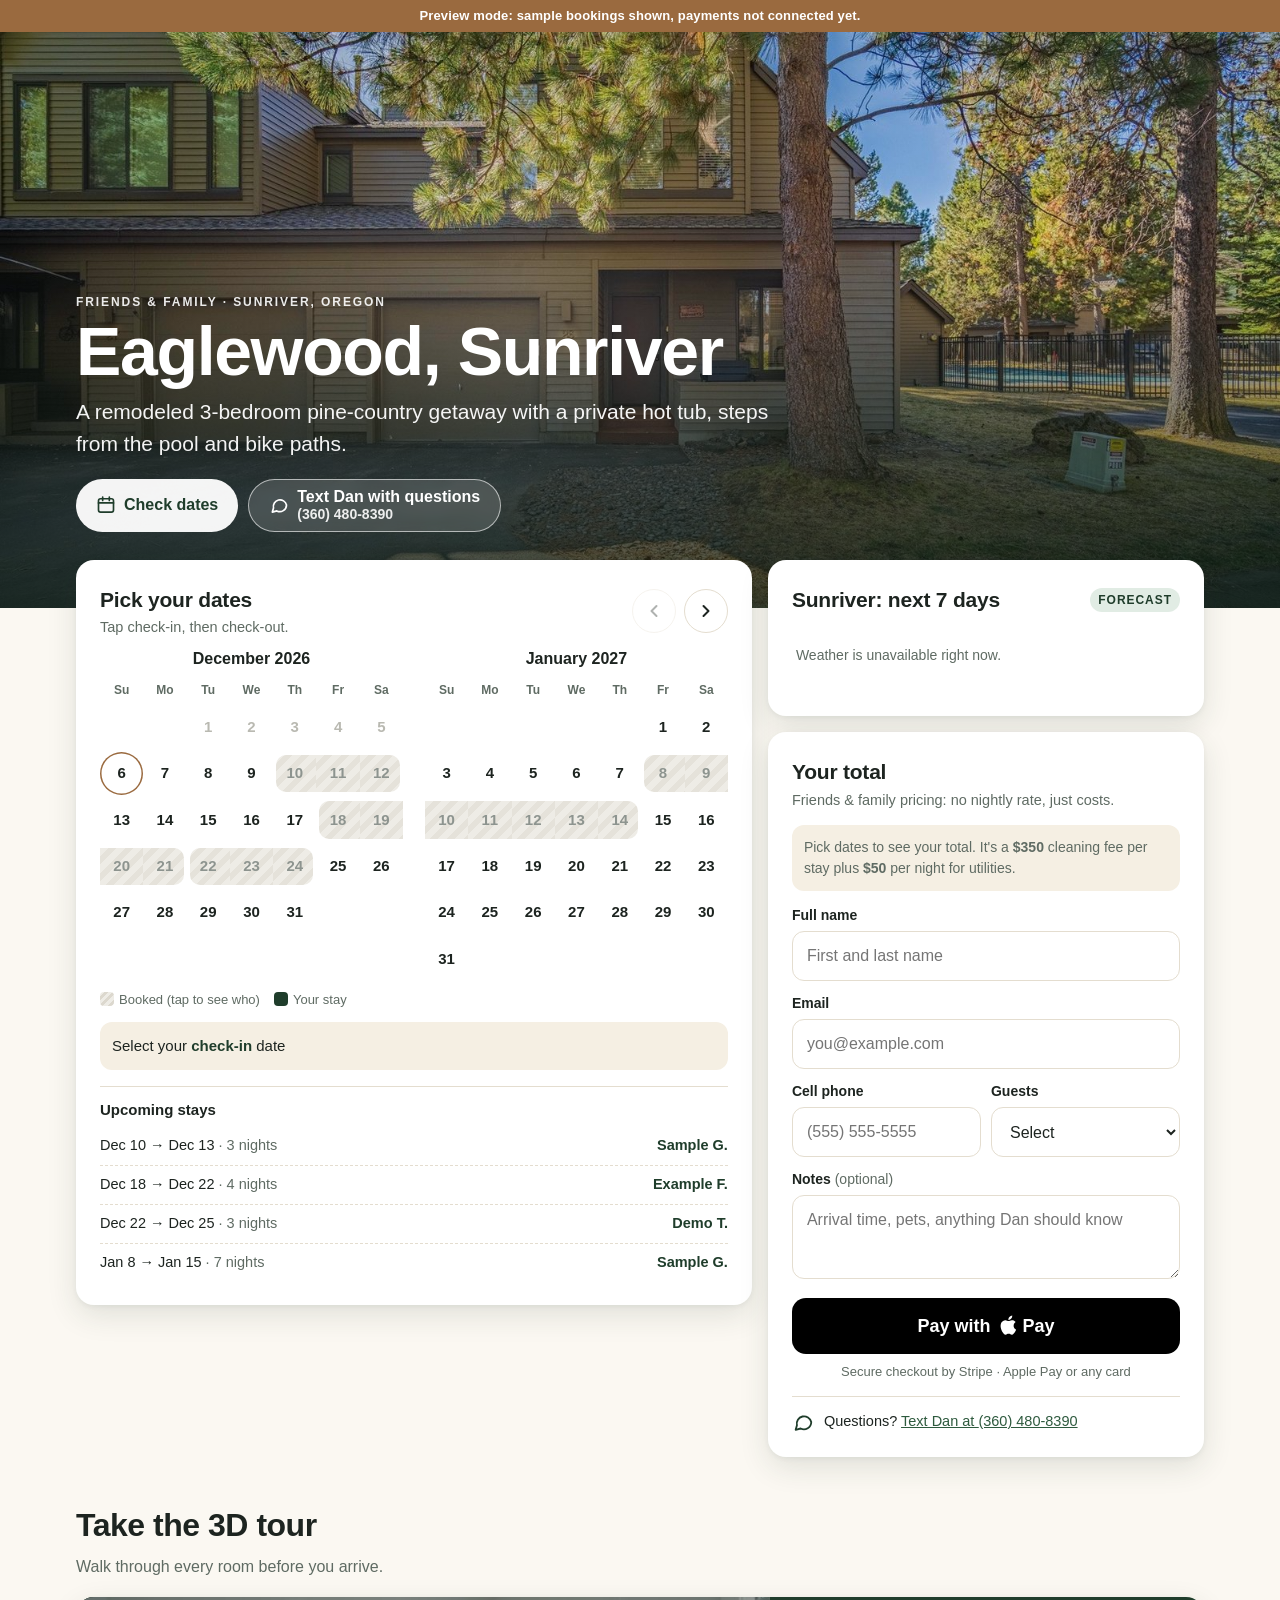
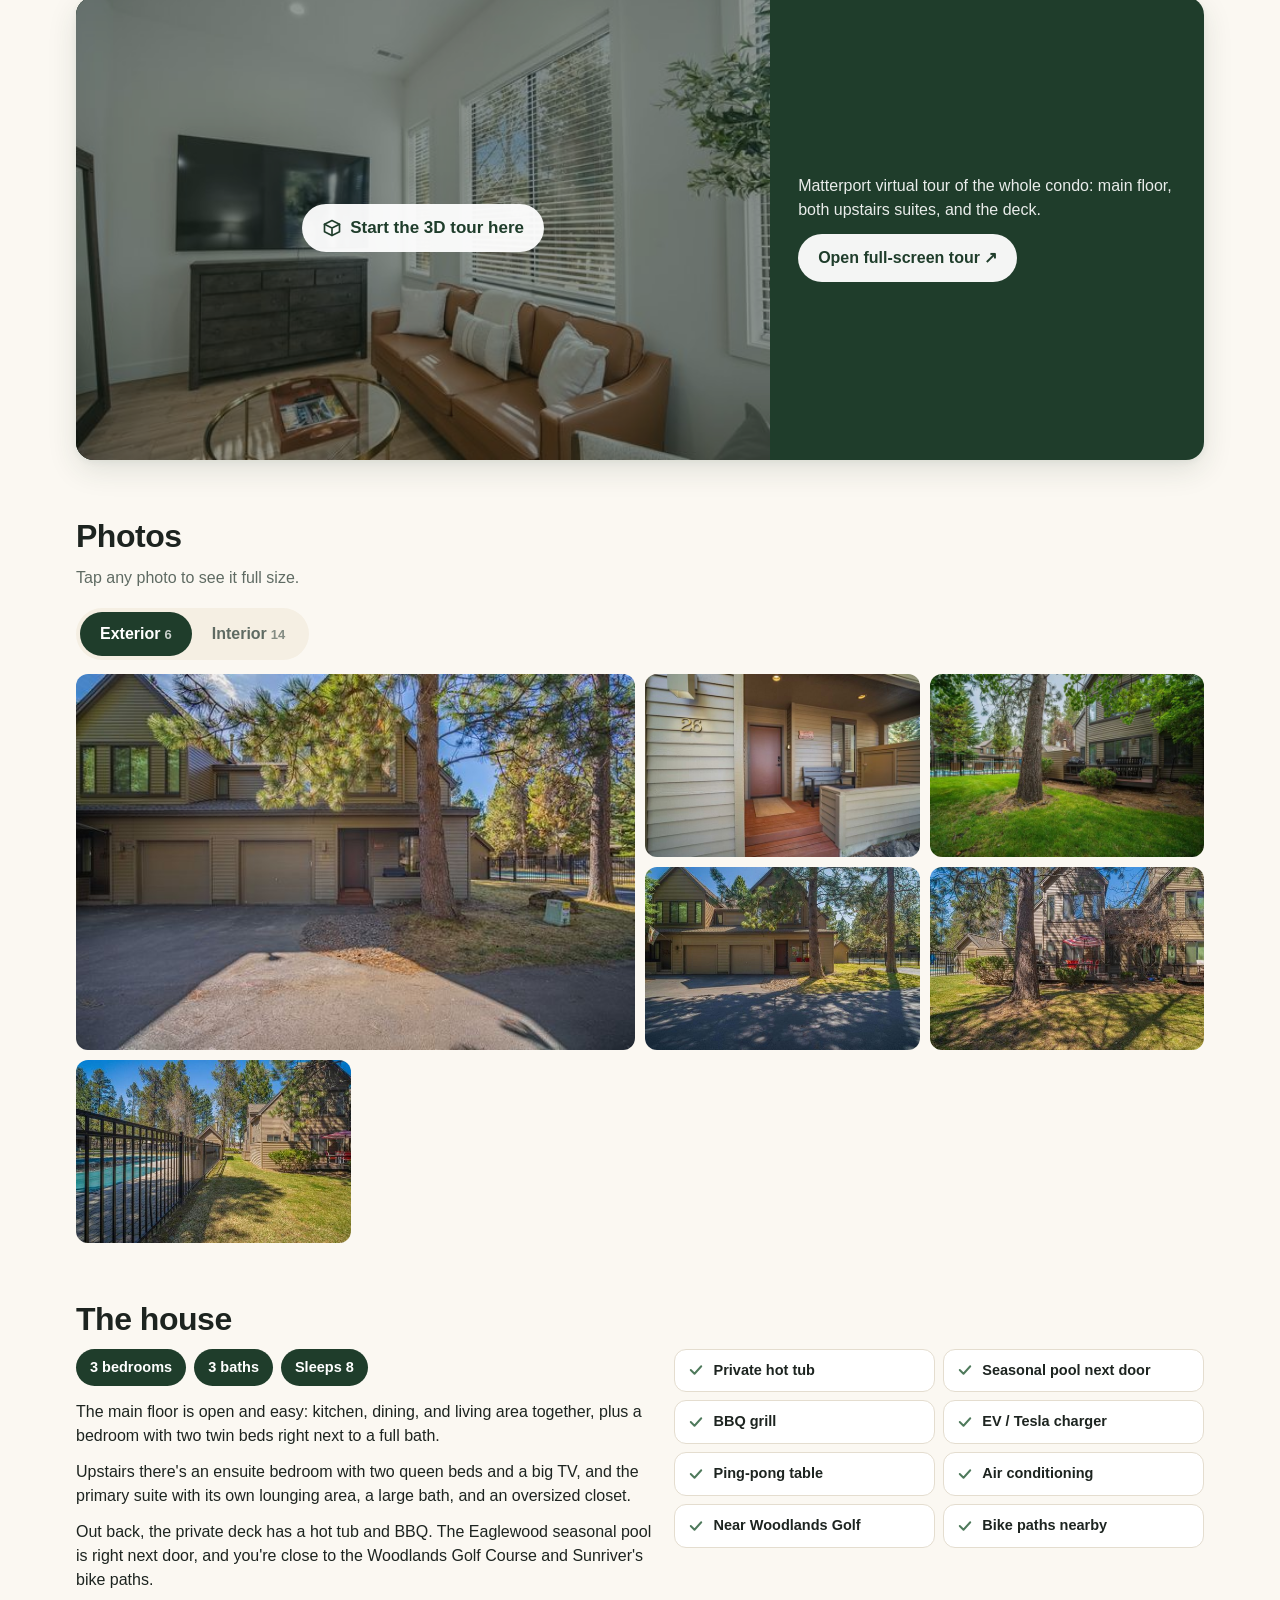
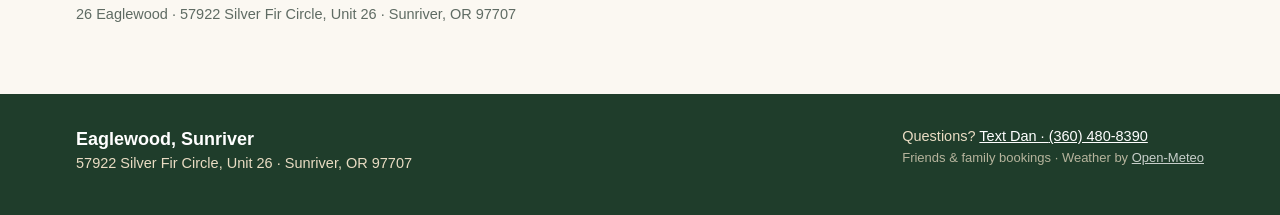
==== index.html @ 4bd5b36e "Publish the Eaglewood static site at the repository root. Place the built pages, assets, and Apps Sc" ====
<!doctype html>
<html lang="en">
<head>
  <meta charset="utf-8">
  <meta name="viewport" content="width=device-width, initial-scale=1, viewport-fit=cover">
  <title>Eaglewood, Sunriver · Book your stay</title>
  <meta name="description" content="Book Eaglewood, a 3-bedroom, 3-bath condo in Sunriver, Oregon. Pick your dates, see the total, and pay with Apple Pay.">
  <meta name="theme-color" content="#1f3d2b">
  <meta property="og:title" content="Eaglewood, Sunriver">
  <meta property="og:description" content="3 bedrooms · 3 baths · sleeps 8 · private hot tub. Friends & family booking.">
  <meta property="og:image" content="photos/exterior/01-front.jpg">
  <link rel="icon" href="favicon.svg" type="image/svg+xml">
  <link rel="preload" as="image" href="photos/exterior/01-front.jpg" imagesrcset="photos/thumbs/exterior/01-front.jpg 600w, photos/exterior/01-front.jpg 1600w" imagesizes="100vw">
  <link rel="preconnect" href="https://api.open-meteo.com">
  <link rel="stylesheet" href="styles.css">
</head>
<body>
  <div class="demo-bar" id="demoBar" hidden>Preview mode: sample bookings shown, payments not connected yet.</div>

  <header class="hero">
    <img src="photos/exterior/01-front.jpg" srcset="photos/thumbs/exterior/01-front.jpg 600w, photos/exterior/01-front.jpg 1600w" sizes="100vw" alt="Front of the Eaglewood condo with two garages under tall ponderosa pines" fetchpriority="high">
    <div class="wrap">
      <p class="eyebrow">Friends &amp; family · Sunriver, Oregon</p>
      <h1>Eaglewood, Sunriver</h1>
      <p class="tagline">A remodeled 3-bedroom pine-country getaway with a private hot tub, steps from the pool and bike paths.</p>
      <div class="hero-actions">
        <a class="btn btn-light" href="#book">
          <svg viewBox="0 0 24 24" fill="none" stroke="currentColor" stroke-width="2" stroke-linecap="round" stroke-linejoin="round" aria-hidden="true"><rect x="3" y="4.5" width="18" height="16" rx="2.5"/><path d="M3 9.5h18M8 2.5v4M16 2.5v4"/></svg>
          Check dates
        </a>
        <a class="btn btn-ghost" id="heroText" href="sms:+13604808390">
          <svg viewBox="0 0 24 24" fill="none" stroke="currentColor" stroke-width="2" stroke-linecap="round" stroke-linejoin="round" aria-hidden="true"><path d="M21 12a8 8 0 0 1-11.6 7.1L4 20.5l1.4-4.9A8 8 0 1 1 21 12Z"/></svg>
          <span class="stack"><span>Text Dan with questions</span><small class="phone">(360) 480-8390</small></span>
        </a>
      </div>
    </div>
  </header>

  <main>
    <section class="booking" id="book" aria-label="Book your stay">
      <div class="wrap">
        <div id="cancelBanner" class="banner" hidden></div>
        <div class="booking-grid">
          <!-- Calendar -->
          <div class="card" id="calCard">
            <div class="cal-head">
              <div>
                <h2>Pick your dates</h2>
                <p class="sub" style="margin:0">Tap check-in, then check-out.</p>
              </div>
              <div style="display:flex;gap:8px">
                <button class="cal-nav" id="calPrev" type="button" aria-label="Previous month"><svg viewBox="0 0 24 24" fill="none" stroke="currentColor" stroke-width="2.4" stroke-linecap="round" stroke-linejoin="round"><path d="m15 18-6-6 6-6"/></svg></button>
                <button class="cal-nav" id="calNext" type="button" aria-label="Next month"><svg viewBox="0 0 24 24" fill="none" stroke="currentColor" stroke-width="2.4" stroke-linecap="round" stroke-linejoin="round"><path d="m9 18 6-6-6-6"/></svg></button>
              </div>
            </div>
            <div class="cal-months" id="calMonths" aria-live="polite"></div>
            <div class="legend" aria-hidden="true"><span><i class="lg-booked"></i>Booked (tap to see who)</span><span><i class="lg-sel"></i>Your stay</span></div>
            <div class="cal-status" id="calStatus"></div>
            <div class="cal-info" id="calInfo" role="status"></div>
            <div class="stays">
              <h3>Upcoming stays</h3>
              <ul id="staysList"><li class="none">Loading…</li></ul>
            </div>
          </div>

          <div class="side">
            <!-- Weather -->
            <div class="card" id="wxCard">
              <div style="display:flex;justify-content:space-between;align-items:center;gap:8px;margin-bottom:10px">
                <h2 id="wxTitle">Sunriver weather</h2>
                <span class="wx-label fc" id="wxBadge">Forecast</span>
              </div>
              <div id="wxBody"><div class="wx-msg">Loading the Sunriver forecast…</div></div>
              <p class="wx-note" id="wxNote"></p>
            </div>

            <!-- Price + guest form + pay -->
            <div class="card" id="payCard">
              <h2>Your total</h2>
              <p class="sub">Friends &amp; family pricing: no nightly rate, just costs.</p>
              <div id="priceBox"></div>
              <form id="guestForm" novalidate>
                <div class="field">
                  <label for="fName">Full name</label>
                  <input id="fName" name="name" autocomplete="name" required placeholder="First and last name">
                  <div class="err">Please enter your first and last name.</div>
                </div>
                <div class="field">
                  <label for="fEmail">Email</label>
                  <input id="fEmail" name="email" type="email" inputmode="email" autocomplete="email" required placeholder="you@example.com">
                  <div class="err">Please enter a valid email for your confirmation.</div>
                </div>
                <div class="row2">
                  <div class="field">
                    <label for="fPhone">Cell phone</label>
                    <input id="fPhone" name="phone" type="tel" inputmode="tel" autocomplete="tel" required placeholder="(555) 555-5555">
                    <div class="err">Please enter a 10-digit cell number.</div>
                  </div>
                  <div class="field">
                    <label for="fGuests">Guests</label>
                    <select id="fGuests" name="guests" required>
                      <option value="">Select</option>
                    </select>
                    <div class="err">How many guests?</div>
                  </div>
                </div>
                <div class="field">
                  <label for="fNotes">Notes <span class="opt">(optional)</span></label>
                  <textarea id="fNotes" name="notes" maxlength="800" placeholder="Arrival time, pets, anything Dan should know"></textarea>
                </div>
                <button class="pay-btn" id="payBtn" type="submit" aria-label="Pay with Apple Pay or card">
                  Pay with
                  <svg class="apple" viewBox="0 0 17 20" aria-hidden="true"><path fill="currentColor" d="M14.06 10.63c-.02-2.2 1.8-3.26 1.88-3.31-1.03-1.5-2.62-1.7-3.18-1.73-1.35-.14-2.64.8-3.33.8-.69 0-1.74-.78-2.87-.76-1.47.02-2.83.86-3.59 2.18-1.53 2.66-.39 6.6 1.1 8.76.73 1.06 1.6 2.24 2.73 2.2 1.1-.04 1.51-.71 2.84-.71 1.32 0 1.7.71 2.86.69 1.18-.02 1.93-1.07 2.65-2.13.84-1.22 1.18-2.41 1.2-2.47-.03-.01-2.28-.88-2.3-3.48zM11.9 4.17c.6-.74 1.01-1.75.9-2.77-.87.04-1.93.58-2.55 1.31-.56.64-1.05 1.68-.92 2.67.97.08 1.96-.49 2.57-1.21z"/></svg>
                  Pay
                </button>
                <p class="pay-sub">Secure checkout by Stripe · Apple Pay or any card</p>
                <div class="form-msg" id="formMsg" role="alert"></div>
              </form>
              <div class="text-dan">
                <svg viewBox="0 0 24 24" fill="none" stroke="currentColor" stroke-width="2" stroke-linecap="round" stroke-linejoin="round" aria-hidden="true"><path d="M21 12a8 8 0 0 1-11.6 7.1L4 20.5l1.4-4.9A8 8 0 1 1 21 12Z"/></svg>
                <span>Questions? <a href="sms:+13604808390" class="sms-link">Text Dan at <span class="phone">(360) 480-8390</span></a></span>
              </div>
            </div>
          </div>
        </div>
      </div>
    </section>

    <section class="block" id="tour">
      <div class="wrap">
        <h2>Take the 3D tour</h2>
        <p class="lead">Walk through every room before you arrive.</p>
        <div class="tour">
          <div class="tour-media" id="tourMedia">
            <img src="photos/thumbs/interior/04-primary-lounge.jpg" alt="" loading="lazy">
            <div class="tour-play">
              <button class="btn btn-light" id="tourLoad" type="button">
                <svg viewBox="0 0 24 24" fill="none" stroke="currentColor" stroke-width="2" stroke-linecap="round" stroke-linejoin="round" aria-hidden="true"><path d="M12 3 3 7.5v9L12 21l9-4.5v-9z"/><path d="m3 7.5 9 4.5 9-4.5M12 12v9"/></svg>
                Start the 3D tour here
              </button>
            </div>
          </div>
          <div class="tour-body">
            <p>Matterport virtual tour of the whole condo: main floor, both upstairs suites, and the deck.</p>
            <a class="btn btn-light" id="tourLink" href="https://my.matterport.com/show/?m=YsL4c1QA3fg" target="_blank" rel="noopener">Open full-screen tour ↗</a>
          </div>
        </div>
      </div>
    </section>

    <section class="block" id="photos">
      <div class="wrap">
        <h2>Photos</h2>
        <p class="lead">Tap any photo to see it full size.</p>
        <div class="tabs" role="tablist" aria-label="Photo groups">
          <button class="tab" role="tab" id="tab-exterior" aria-controls="gallery" aria-selected="true" data-group="exterior">Exterior<span class="count"></span></button>
          <button class="tab" role="tab" id="tab-interior" aria-controls="gallery" aria-selected="false" data-group="interior">Interior<span class="count"></span></button>
        </div>
        <div class="gallery" id="gallery" role="tabpanel" aria-labelledby="tab-exterior"></div>
      </div>
    </section>

    <section class="block" id="house">
      <div class="wrap">
        <h2>The house</h2>
        <div class="house">
          <div>
            <div class="stats"><span class="stat">3 bedrooms</span><span class="stat">3 baths</span><span class="stat">Sleeps 8</span></div>
            <p>The main floor is open and easy: kitchen, dining, and living area together, plus a bedroom with two twin beds right next to a full bath.</p>
            <p>Upstairs there's an ensuite bedroom with two queen beds and a big TV, and the primary suite with its own lounging area, a large bath, and an oversized closet.</p>
            <p>Out back, the private deck has a hot tub and BBQ. The Eaglewood seasonal pool is right next door, and you're close to the Woodlands Golf Course and Sunriver's bike paths.</p>
            <p style="color:var(--muted);font-size:14.5px">26 Eaglewood · 57922 Silver Fir Circle, Unit 26 · Sunriver, OR 97707</p>
          </div>
          <ul class="amen" id="amenities"></ul>
        </div>
      </div>
    </section>
  </main>

  <footer>
    <div class="wrap ft">
      <div>
        <div class="brand">Eaglewood, Sunriver</div>
        <div>57922 Silver Fir Circle, Unit 26 · Sunriver, OR 97707</div>
      </div>
      <div>
        <div>Questions? <a href="sms:+13604808390" class="sms-link">Text Dan · <span class="phone">(360) 480-8390</span></a></div>
        <div style="opacity:.75;font-size:13px">Friends &amp; family bookings · Weather by <a href="https://open-meteo.com/" target="_blank" rel="noopener">Open-Meteo</a></div>
      </div>
    </div>
  </footer>

  <div class="sticky-total" id="stickyTotal" hidden>
    <div><strong id="stNights"></strong><span id="stTotal"></span></div>
    <a class="btn btn-pine" href="#payCard">Book →</a>
  </div>

  <div class="lightbox" id="lightbox" role="dialog" aria-modal="true" aria-label="Photo viewer">
    <button class="lb-btn lb-close" id="lbClose" type="button" aria-label="Close"><svg viewBox="0 0 24 24" fill="none" stroke="currentColor" stroke-width="2.4" stroke-linecap="round"><path d="M6 6l12 12M18 6 6 18"/></svg></button>
    <button class="lb-btn lb-prev" id="lbPrev" type="button" aria-label="Previous photo"><svg viewBox="0 0 24 24" fill="none" stroke="currentColor" stroke-width="2.4" stroke-linecap="round" stroke-linejoin="round"><path d="m15 18-6-6 6-6"/></svg></button>
    <img id="lbImg" alt="">
    <div class="lb-cap" id="lbCap"></div>
    <button class="lb-btn lb-next" id="lbNext" type="button" aria-label="Next photo"><svg viewBox="0 0 24 24" fill="none" stroke="currentColor" stroke-width="2.4" stroke-linecap="round" stroke-linejoin="round"><path d="m9 18 6-6-6-6"/></svg></button>
  </div>

  <script src="config.js"></script>
  <script src="common.js"></script>
  <script src="app.js"></script>
</body>
</html>
---- styles.css ----
/* Eaglewood, Sunriver — high-desert / pine palette */
:root {
  --pine: #1f3d2b;
  --pine-2: #2e5a3e;
  --pine-3: #4f7a5c;
  --sand: #e9dcc3;
  --sand-2: #f5efe3;
  --sand-3: #fbf8f2;
  --bark: #9a6a3f;
  --ink: #1d2420;
  --muted: #5f6b63;
  --line: #e4ddcf;
  --white: #fff;
  --danger: #a3361f;
  --radius: 18px;
  --shadow: 0 10px 30px rgba(31, 61, 43, .12), 0 2px 6px rgba(31, 61, 43, .06);
  --font: -apple-system, BlinkMacSystemFont, "SF Pro Text", "Segoe UI", Inter, Roboto, "Helvetica Neue", Arial, sans-serif;
}
* { box-sizing: border-box; }
html { -webkit-text-size-adjust: 100%; scroll-behavior: smooth; }
body { margin: 0; font-family: var(--font); color: var(--ink); background: var(--sand-3); line-height: 1.5; font-size: 16px; }
img { max-width: 100%; display: block; }
a { color: var(--pine-2); }
button, input, select, textarea { font: inherit; color: inherit; }
button { cursor: pointer; }
:focus-visible { outline: 3px solid #c9a77a; outline-offset: 2px; }
.sr-only { position: absolute; width: 1px; height: 1px; overflow: hidden; clip: rect(0 0 0 0); white-space: nowrap; }
.wrap { width: 100%; max-width: 1160px; margin: 0 auto; padding: 0 16px; }

/* ---------- demo ribbon ---------- */
.demo-bar { background: var(--bark); color: #fff; text-align: center; font-size: 13px; padding: 6px 12px; font-weight: 600; letter-spacing: .01em; }

/* ---------- hero ---------- */
.hero { position: relative; min-height: 64vh; min-height: 64svh; display: flex; align-items: flex-end; color: #fff; overflow: hidden; background: var(--pine); }
.hero img { position: absolute; inset: 0; width: 100%; height: 100%; object-fit: cover; object-position: 50% 40%; }
.hero::after { content: ""; position: absolute; inset: 0; background: linear-gradient(180deg, rgba(15, 30, 20, .15) 0%, rgba(15, 30, 20, .05) 35%, rgba(15, 30, 20, .78) 100%); }
.hero .wrap { position: relative; z-index: 1; padding-top: 48px; padding-bottom: 68px; }
@media (max-width: 719px) { .hero { min-height: 54vh; min-height: 54svh; } .hero p.tagline { margin-bottom: 16px; } }
@media (min-width: 720px) { .hero .wrap { padding-top: 80px; padding-bottom: 76px; } }
.eyebrow { text-transform: uppercase; letter-spacing: .16em; font-size: 12px; font-weight: 700; opacity: .9; margin: 0 0 6px; }
.hero h1 { font-size: clamp(38px, 9vw, 68px); line-height: 1.02; margin: 0 0 10px; letter-spacing: -.02em; font-weight: 800; }
.hero p.tagline { font-size: clamp(17px, 4.2vw, 21px); margin: 0 0 20px; max-width: 34em; opacity: .95; }
.hero-actions { display: flex; flex-wrap: wrap; gap: 10px; }
.btn { display: inline-flex; align-items: center; justify-content: center; gap: 8px; min-height: 48px; padding: 0 20px; border-radius: 999px; border: 0; font-weight: 700; text-decoration: none; font-size: 16px; transition: transform .08s ease, background .15s ease; }
.btn:active { transform: scale(.98); }
.btn-light { background: rgba(255, 255, 255, .95); color: var(--pine); }
.btn-ghost { background: rgba(255, 255, 255, .14); color: #fff; border: 1.5px solid rgba(255, 255, 255, .6); backdrop-filter: blur(4px); }
.btn-pine { background: var(--pine); color: #fff; }
.btn-pine:hover { background: var(--pine-2); }
.btn-outline { background: #fff; color: var(--pine); border: 1.5px solid var(--pine); }
.btn svg { width: 20px; height: 20px; flex: none; }
.btn .stack { display: flex; flex-direction: column; line-height: 1.15; text-align: left; }
.btn .stack small { font-weight: 600; opacity: .9; font-size: 14px; }
.btn-ghost { padding: 8px 20px; }

/* ---------- booking layout ---------- */
.booking { position: relative; z-index: 2; margin-top: -48px; }
.booking-grid { display: grid; gap: 16px; grid-template-columns: minmax(0, 1fr); }
.booking-grid > *, .side > * { min-width: 0; }
.card { background: var(--white); border-radius: var(--radius); box-shadow: var(--shadow); padding: 18px; }
.card h2 { font-size: 21px; margin: 0 0 2px; letter-spacing: -.01em; }
.card .sub { color: var(--muted); margin: 0 0 14px; font-size: 14.5px; }
@media (min-width: 980px) {
  .booking-grid { grid-template-columns: minmax(0, 1.55fr) minmax(0, 1fr); align-items: start; }
  .side { position: sticky; top: 16px; display: grid; gap: 16px; }
  .card { padding: 24px; }
}
.side { display: grid; gap: 16px; }

/* ---------- calendar ---------- */
.cal-head { display: flex; align-items: center; justify-content: space-between; gap: 8px; margin-bottom: 8px; }
.cal-nav { width: 44px; height: 44px; border-radius: 50%; border: 1.5px solid var(--line); background: #fff; display: grid; place-items: center; }
.cal-nav:disabled { opacity: .35; cursor: default; }
.cal-nav svg { width: 20px; height: 20px; }
.cal-months { display: grid; gap: 22px; grid-template-columns: 1fr; }
.cal-months.two { grid-template-columns: 1fr 1fr; }
.cal-title { text-align: center; font-weight: 700; margin: 0 0 6px; font-size: 16px; }
.cal-grid { display: grid; grid-template-columns: repeat(7, 1fr); row-gap: 3px; }
.cal-dow { text-align: center; font-size: 12px; color: var(--muted); font-weight: 600; padding: 4px 0; }
.day { position: relative; aspect-ratio: 1 / 1; min-height: 42px; border: 0; background: transparent; font-size: 15px; font-weight: 600; padding: 0; display: grid; place-items: center; color: var(--ink); }
.day span.n { position: relative; z-index: 1; width: 100%; height: 100%; display: grid; place-items: center; border-radius: 50%; }
.day:not(:disabled):not(.booked):hover span.n { background: var(--sand-2); }
.day.today span.n { box-shadow: inset 0 0 0 1.5px var(--bark); }
.day.past, .day.blocked-out { color: #b9b9b1; cursor: default; }
.day.blocked-out span.n { text-decoration: line-through; text-decoration-color: rgba(0,0,0,.15); }
.day.booked { color: #8d948f; cursor: help; }
.day.booked::before { content: ""; position: absolute; inset: 3px 0; background: repeating-linear-gradient(135deg, #eeece6 0 6px, #e5e2da 6px 12px); }
.day.booked.b-start::before { left: 50%; border-radius: 0; }
.day.booked.b-start.b-end::before { left: 3px; right: 3px; border-radius: 10px; }
.day.booked.b-start::before { left: 3px; border-top-left-radius: 10px; border-bottom-left-radius: 10px; }
.day.booked.b-end::before { right: 3px; border-top-right-radius: 10px; border-bottom-right-radius: 10px; }
.day.booked.can-checkout { color: var(--ink); cursor: pointer; }
.day.in-range::before, .day.preview::before { content: ""; position: absolute; inset: 3px 0; background: #dfe9e2; }
.day.preview::before { background: #edf3ef; }
.day.sel-start::before { content: ""; position: absolute; inset: 3px 0 3px 50%; background: #dfe9e2; }
.day.sel-end::before { content: ""; position: absolute; inset: 3px 50% 3px 0; background: #dfe9e2; }
.day.sel-start.sel-end::before, .day.sel-start.only::before { display: none; }
.day.sel-start span.n, .day.sel-end span.n { background: var(--pine) !important; color: #fff; }
.day.empty { visibility: hidden; }
.cal-tip { position: absolute; bottom: calc(100% + 6px); left: 50%; transform: translateX(-50%); background: var(--ink); color: #fff; font-size: 12.5px; font-weight: 600; white-space: nowrap; padding: 6px 9px; border-radius: 8px; pointer-events: none; opacity: 0; transition: opacity .12s; z-index: 5; }
@media (hover: hover) { .day.booked:hover .cal-tip { opacity: 1; } }
.cal-status { margin-top: 12px; display: flex; align-items: center; justify-content: space-between; gap: 10px; background: var(--sand-2); border-radius: 12px; padding: 10px 12px; font-size: 15px; min-height: 48px; }
.cal-status strong { color: var(--pine); }
.link-btn { background: none; border: 0; color: var(--pine-2); font-weight: 700; text-decoration: underline; padding: 8px 4px; min-height: 40px; }
.cal-info { margin-top: 8px; font-size: 14px; color: var(--ink); background: #f1efe9; border-radius: 10px; padding: 8px 12px; display: none; }
.cal-info.show { display: block; }
.cal-info.err { background: #f8e5df; color: var(--danger); }
.legend { display: flex; flex-wrap: wrap; gap: 14px; font-size: 13px; color: var(--muted); margin-top: 10px; }
.legend i { display: inline-block; width: 14px; height: 14px; border-radius: 4px; vertical-align: -2px; margin-right: 5px; }
.legend .lg-booked { background: repeating-linear-gradient(135deg, #eeece6 0 3px, #dcd8ce 3px 6px); }
.legend .lg-sel { background: var(--pine); }
.stays { margin-top: 16px; border-top: 1px solid var(--line); padding-top: 12px; }
.stays h3 { font-size: 15px; margin: 0 0 6px; }
.stays ul { list-style: none; margin: 0; padding: 0; }
.stays li { display: flex; justify-content: space-between; gap: 10px; padding: 8px 0; border-bottom: 1px dashed var(--line); font-size: 14.5px; }
.stays li:last-child { border-bottom: 0; }
.stays .who { font-weight: 600; color: var(--pine); white-space: nowrap; }
.stays .nn { color: var(--muted); white-space: nowrap; }
.stays .none { color: var(--muted); font-size: 14px; }

/* ---------- weather ---------- */
.wx-label { font-size: 12px; font-weight: 700; text-transform: uppercase; letter-spacing: .08em; padding: 3px 8px; border-radius: 999px; }
.wx-label.fc { background: #e1ece4; color: var(--pine); }
.wx-label.ty { background: #f3e7d4; color: #7a5129; }
.wx-strip { display: flex; gap: 8px; overflow-x: auto; scroll-snap-type: x mandatory; padding: 2px 2px 8px; -webkit-overflow-scrolling: touch; }
.wx-day { scroll-snap-align: start; flex: 0 0 86px; background: var(--sand-3); border: 1px solid var(--line); border-radius: 14px; padding: 10px 6px; text-align: center; font-size: 13px; }
.wx-day.typical { background: #fbf4e9; border-style: dashed; border-color: #e3cfae; }
.wx-day .d { font-weight: 700; font-size: 12.5px; color: var(--muted); }
.wx-day svg { width: 34px; height: 34px; margin: 4px auto; display: block; }
.wx-day .t { font-weight: 800; font-size: 15px; }
.wx-day .t small { font-weight: 600; color: var(--muted); font-size: 13px; }
.wx-day .p { color: var(--muted); font-size: 12px; line-height: 1.3; margin-top: 2px; }
.wx-day .tag { font-size: 10px; font-weight: 700; text-transform: uppercase; letter-spacing: .05em; color: #9a6a3f; }
.wx-note { font-size: 12.5px; color: var(--muted); margin: 8px 0 0; }
.wx-msg { color: var(--muted); font-size: 14px; padding: 18px 4px; }

/* ---------- price + form ---------- */
.price { margin: 4px 0 14px; }
.price-row { display: flex; justify-content: space-between; padding: 7px 0; font-size: 15.5px; }
.price-row span:first-child { color: var(--muted); }
.price-row.total { border-top: 1.5px solid var(--ink); margin-top: 4px; padding-top: 10px; font-weight: 800; font-size: 19px; }
.price-row.total span:first-child { color: var(--ink); }
.price-hint { font-size: 14px; color: var(--muted); background: var(--sand-2); border-radius: 12px; padding: 12px; margin-bottom: 14px; }
.field { margin-bottom: 12px; }
.field label { display: block; font-weight: 600; font-size: 14px; margin-bottom: 5px; }
.field label .opt { color: var(--muted); font-weight: 500; }
.field input, .field select, .field textarea { width: 100%; min-height: 50px; padding: 12px 14px; border: 1.5px solid var(--line); border-radius: 12px; background: #fff; font-size: 16px; }
.field textarea { min-height: 84px; resize: vertical; }
.field input:focus, .field select:focus, .field textarea:focus { outline: none; border-color: var(--pine-3); box-shadow: 0 0 0 3px rgba(79, 122, 92, .18); }
.field.invalid input, .field.invalid select { border-color: var(--danger); }
.field .err { color: var(--danger); font-size: 13px; margin-top: 4px; display: none; }
.field.invalid .err { display: block; }
.row2 { display: grid; grid-template-columns: 1fr 1fr; gap: 10px; }
.pay-btn { width: 100%; min-height: 56px; border-radius: 14px; border: 0; background: #000; color: #fff; font-size: 18px; font-weight: 600; display: flex; align-items: center; justify-content: center; gap: 6px; margin-top: 6px; }
.pay-btn svg.apple { width: 19px; height: 22px; margin: 0 -1px 3px 2px; }
.pay-btn:disabled { opacity: .55; cursor: wait; }
.pay-sub { text-align: center; color: var(--muted); font-size: 13px; margin: 8px 0 0; }
.form-msg { margin-top: 12px; border-radius: 12px; padding: 12px 14px; font-size: 14.5px; display: none; }
.form-msg.show { display: block; }
.form-msg.info { background: #f3e7d4; color: #5c3d1e; }
.form-msg.err { background: #f8e5df; color: var(--danger); }
.text-dan { display: flex; align-items: center; gap: 10px; margin-top: 14px; padding-top: 14px; border-top: 1px solid var(--line); font-size: 14.5px; }
.text-dan svg { width: 22px; height: 22px; color: var(--pine); flex: none; }

/* ---------- sections ---------- */
section.block { padding: 44px 0 8px; }
section.block h2 { font-size: clamp(24px, 5vw, 32px); letter-spacing: -.015em; margin: 0 0 6px; }
section.block .lead { color: var(--muted); margin: 0 0 18px; }
.tour { display: grid; gap: 0; border-radius: var(--radius); overflow: hidden; box-shadow: var(--shadow); background: var(--pine); color: #fff; }
.tour-media { position: relative; aspect-ratio: 16 / 9; background: #0f1f15; }
.tour-media img { width: 100%; height: 100%; object-fit: cover; opacity: .55; }
.tour-media iframe { position: absolute; inset: 0; width: 100%; height: 100%; border: 0; }
.tour-play { position: absolute; inset: 0; display: grid; place-items: center; }
.tour-play .btn { font-size: 17px; }
.tour-body { padding: 18px 20px; display: flex; flex-wrap: wrap; align-items: center; justify-content: space-between; gap: 12px; }
.tour-body p { margin: 0; opacity: .9; }
@media (min-width: 900px) { .tour { grid-template-columns: 1.6fr 1fr; } .tour-media { aspect-ratio: auto; min-height: 340px; } .tour-body { flex-direction: column; align-items: flex-start; justify-content: center; padding: 28px; } }

.tabs { display: inline-flex; background: var(--sand-2); border-radius: 999px; padding: 4px; margin-bottom: 14px; }
.tab { border: 0; background: transparent; min-height: 44px; padding: 0 20px; border-radius: 999px; font-weight: 700; color: var(--muted); }
.tab[aria-selected="true"] { background: var(--pine); color: #fff; }
.tab .count { font-weight: 600; opacity: .75; font-size: 13px; margin-left: 4px; }
.gallery { display: grid; grid-template-columns: repeat(2, 1fr); gap: 8px; }
@media (min-width: 700px) { .gallery { grid-template-columns: repeat(3, 1fr); gap: 10px; } }
@media (min-width: 1000px) { .gallery { grid-template-columns: repeat(4, 1fr); } }
.gallery button { border: 0; padding: 0; background: var(--sand); border-radius: 12px; overflow: hidden; aspect-ratio: 3 / 2; position: relative; }
.gallery button img { width: 100%; height: 100%; object-fit: cover; transition: transform .3s ease; }
.gallery button:hover img { transform: scale(1.04); }
.gallery button:first-child { grid-column: span 2; grid-row: span 2; aspect-ratio: auto; }

.lightbox { position: fixed; inset: 0; background: rgba(8, 14, 10, .94); z-index: 50; display: none; flex-direction: column; align-items: center; justify-content: center; }
.lightbox.open { display: flex; }
.lightbox img { max-width: 100vw; max-height: calc(100vh - 120px); max-height: calc(100svh - 120px); object-fit: contain; user-select: none; }
.lb-cap { color: #fff; text-align: center; padding: 12px 60px; font-size: 15px; }
.lb-cap small { opacity: .7; margin-left: 6px; }
.lb-btn { position: absolute; width: 52px; height: 52px; border-radius: 50%; border: 0; background: rgba(255, 255, 255, .14); color: #fff; display: grid; place-items: center; }
.lb-btn:hover { background: rgba(255, 255, 255, .25); }
.lb-btn svg { width: 24px; height: 24px; }
.lb-close { top: 12px; right: 12px; }
.lb-prev { left: 10px; top: 50%; transform: translateY(-50%); }
.lb-next { right: 10px; top: 50%; transform: translateY(-50%); }

.house { display: grid; gap: 16px; }
@media (min-width: 900px) { .house { grid-template-columns: 1.1fr 1fr; align-items: start; } }
.stats { display: flex; flex-wrap: wrap; gap: 8px; margin-bottom: 14px; }
.stat { background: var(--pine); color: #fff; border-radius: 999px; padding: 8px 14px; font-weight: 700; font-size: 14.5px; }
.house p { margin: 0 0 12px; }
.amen { list-style: none; padding: 0; margin: 0; display: grid; grid-template-columns: 1fr 1fr; gap: 8px; }
.amen li { background: #fff; border: 1px solid var(--line); border-radius: 12px; padding: 10px 12px; font-size: 14.5px; font-weight: 600; display: flex; gap: 8px; align-items: center; }
.amen li svg { width: 18px; height: 18px; color: var(--pine-3); flex: none; }

footer { margin-top: 48px; background: var(--pine); color: var(--sand); padding: 32px 0 40px; font-size: 14.5px; }
footer a { color: #fff; }
footer .ft { display: flex; flex-wrap: wrap; justify-content: space-between; gap: 16px; }
footer .brand { font-weight: 800; color: #fff; font-size: 18px; }

/* ---------- simple pages (confirmed / out) ---------- */
.page { min-height: 100vh; display: flex; flex-direction: column; }
.mini-hero { background: var(--pine) center/cover no-repeat; color: #fff; position: relative; padding: 28px 0 90px; }
.mini-hero::after { content: ""; position: absolute; inset: 0; background: linear-gradient(180deg, rgba(15,30,20,.55), rgba(15,30,20,.75)); }
.mini-hero .wrap { position: relative; z-index: 1; }
.mini-hero a.home { color: #fff; text-decoration: none; font-weight: 800; font-size: 18px; }
.page-card { max-width: 560px; margin: -64px auto 0; position: relative; z-index: 2; }
.page-card h1 { font-size: 28px; margin: 0 0 6px; letter-spacing: -.015em; }
.big-icon { width: 64px; height: 64px; border-radius: 50%; background: #e1ece4; color: var(--pine); display: grid; place-items: center; margin-bottom: 12px; }
.big-icon svg { width: 34px; height: 34px; }
.big-icon.warn { background: #f3e7d4; color: #7a5129; }
.kv { margin: 14px 0; border-top: 1px solid var(--line); }
.kv div { display: flex; justify-content: space-between; gap: 12px; padding: 10px 0; border-bottom: 1px solid var(--line); font-size: 15px; }
.kv div span:first-child { color: var(--muted); }
.kv div span:last-child { text-align: right; font-weight: 600; }
.spinner { width: 36px; height: 36px; border-radius: 50%; border: 4px solid var(--sand); border-top-color: var(--pine); animation: spin 0.9s linear infinite; margin: 8px 0 14px; }
@keyframes spin { to { transform: rotate(360deg); } }
.checklist { padding-left: 20px; margin: 10px 0 16px; }
.checklist li { margin: 4px 0; }
.out-btn { width: 100%; min-height: 60px; font-size: 19px; border-radius: 14px; }
.banner { margin: 12px 0 0; border-radius: 12px; padding: 12px 14px; background: #f3e7d4; color: #5c3d1e; font-size: 14.5px; }

/* mobile sticky total (shown after dates are picked, hidden when the pay card is on screen) */
.sticky-total { position: fixed; left: 10px; right: 10px; bottom: calc(10px + env(safe-area-inset-bottom)); z-index: 30; background: #fff; border-radius: 16px; box-shadow: 0 10px 30px rgba(0,0,0,.18); padding: 10px 10px 10px 16px; display: flex; align-items: center; justify-content: space-between; gap: 10px; }
.sticky-total[hidden] { display: none; }
.sticky-total strong { display: block; font-size: 15px; }
.sticky-total span { color: var(--muted); font-size: 14px; }
@media (min-width: 980px) { .sticky-total { display: none !important; } }
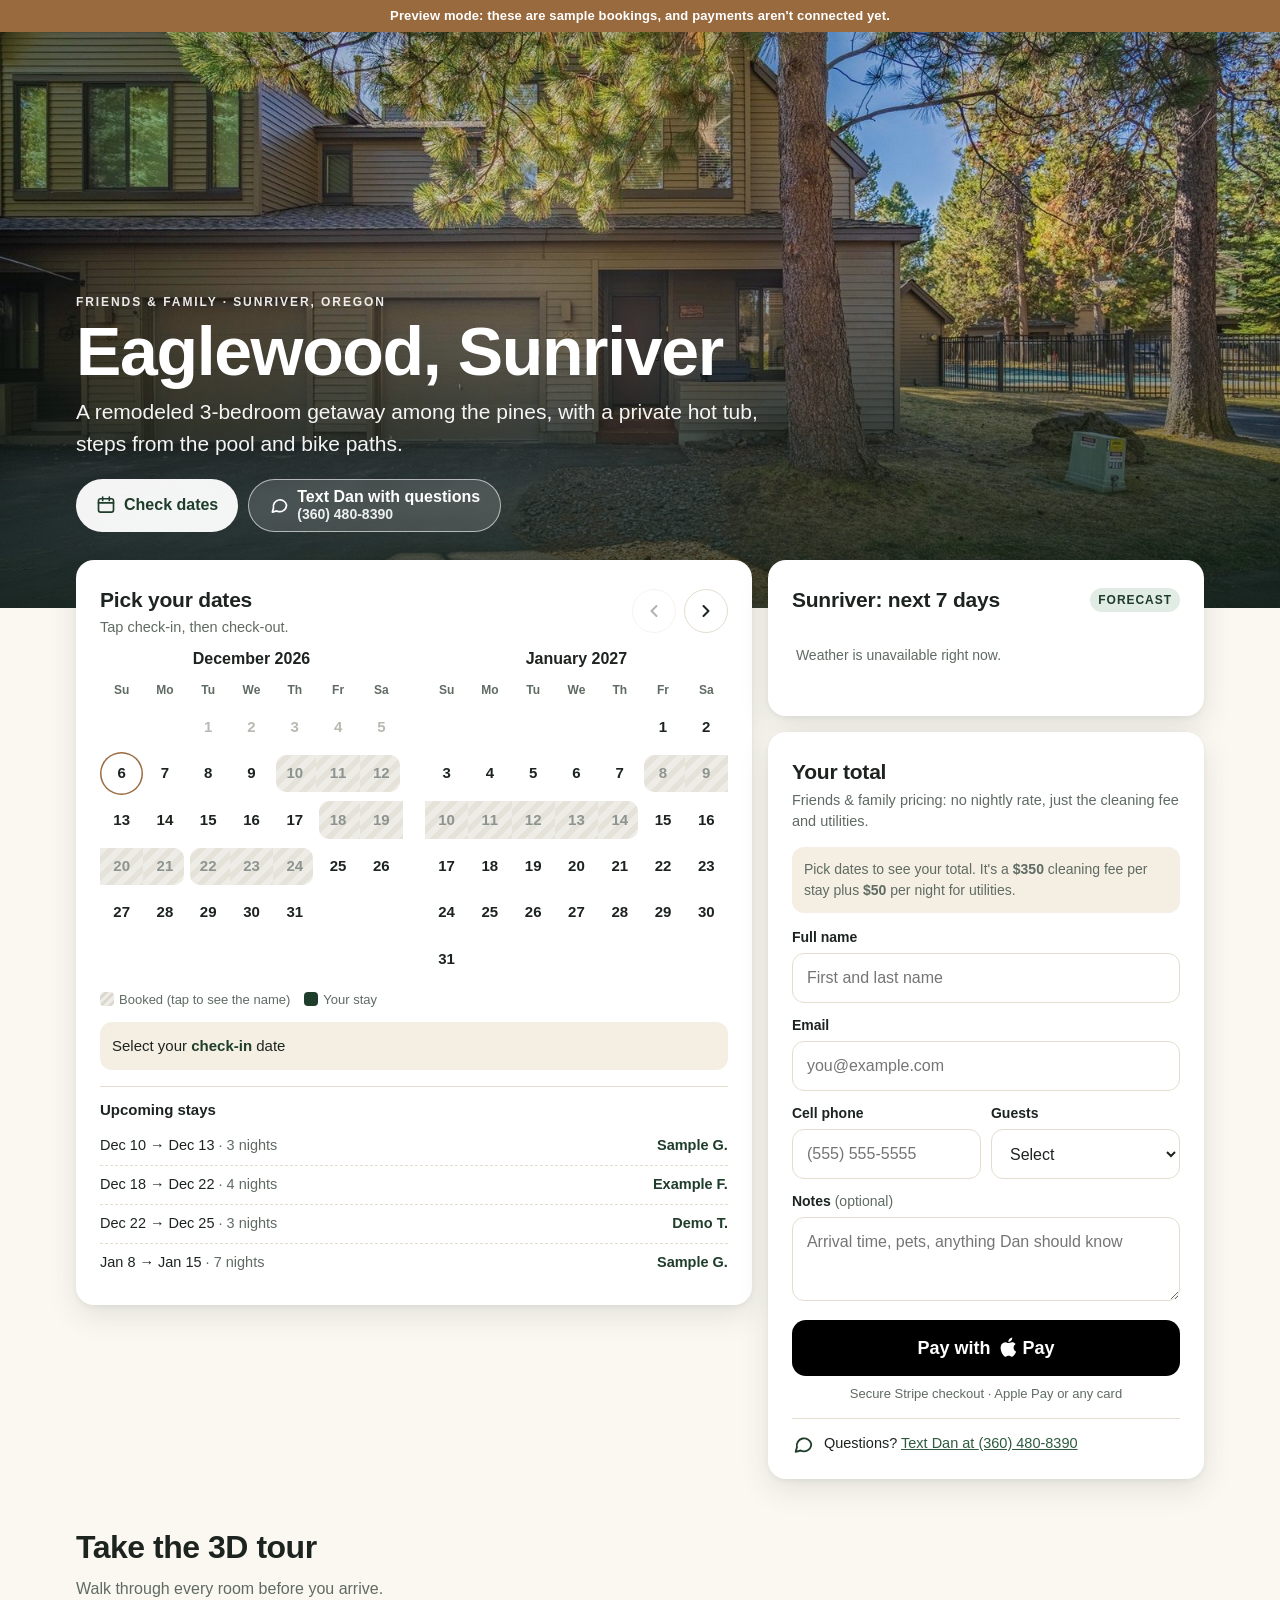
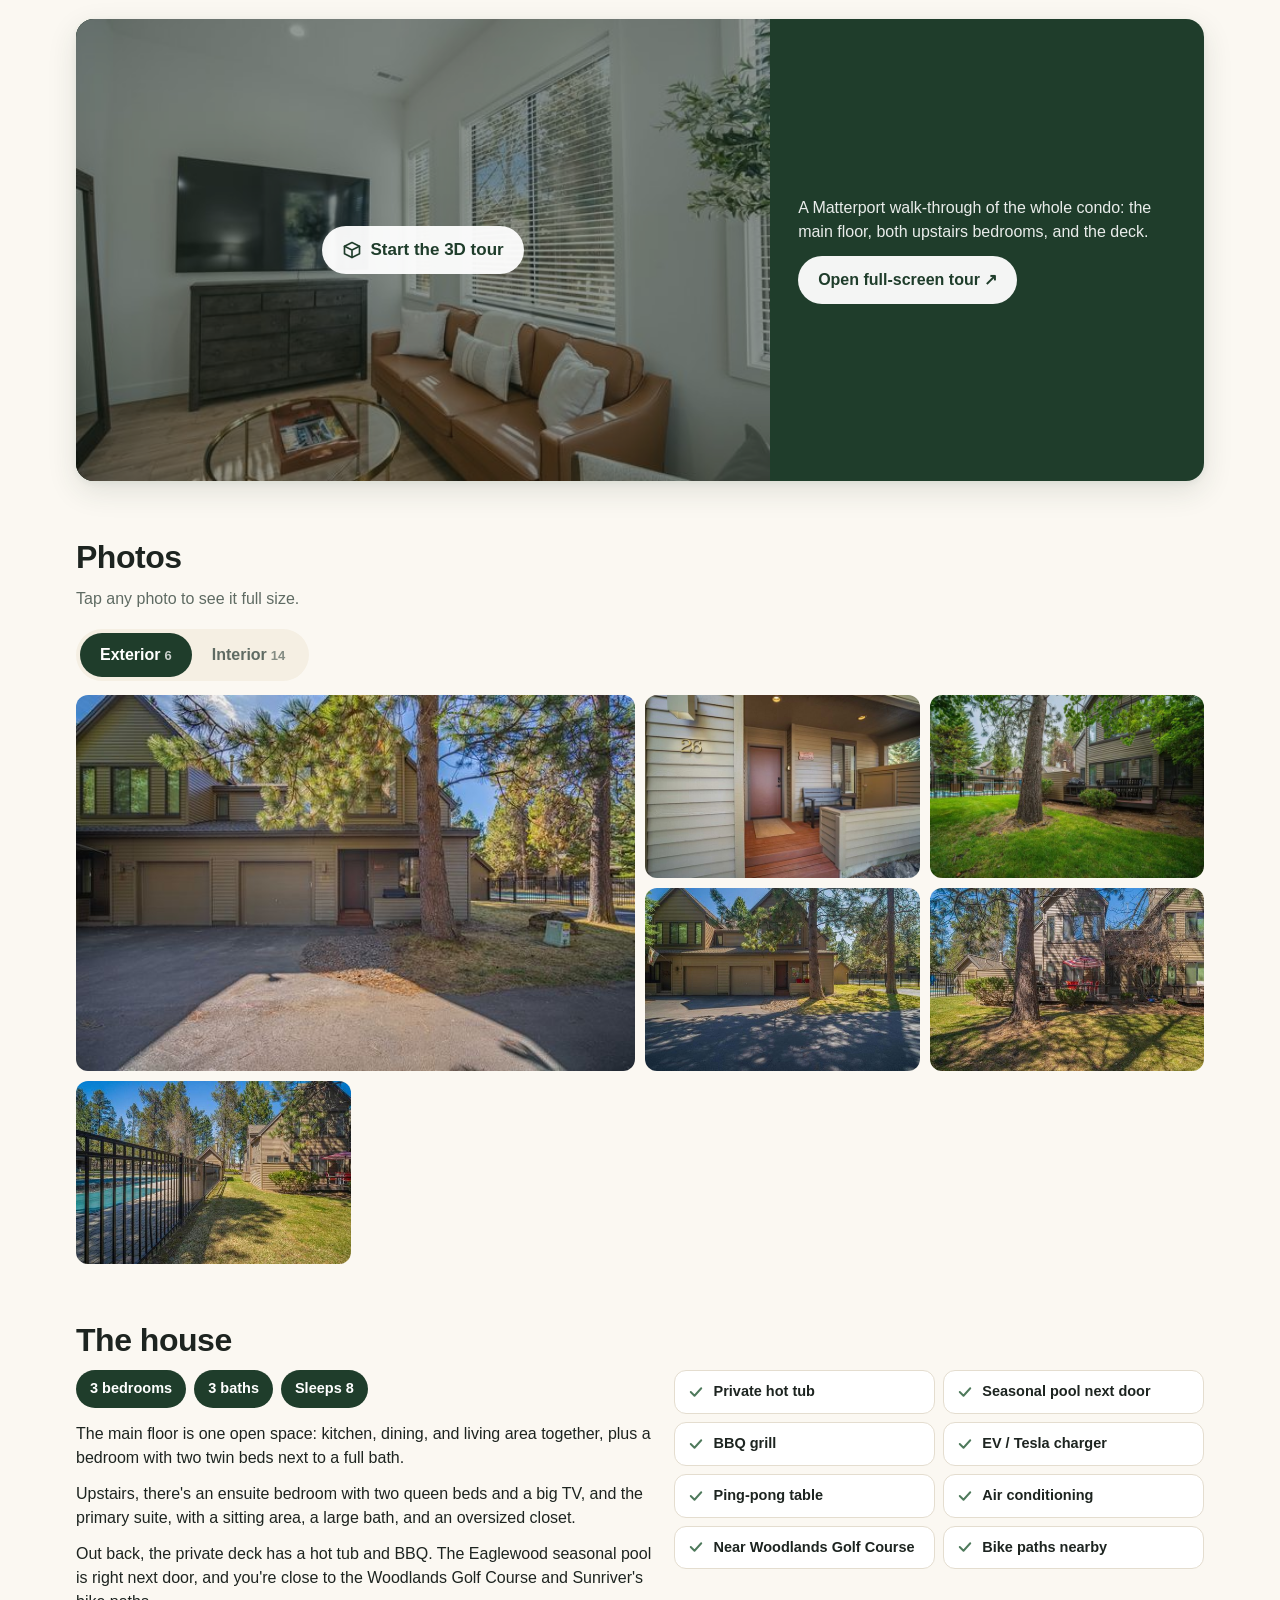
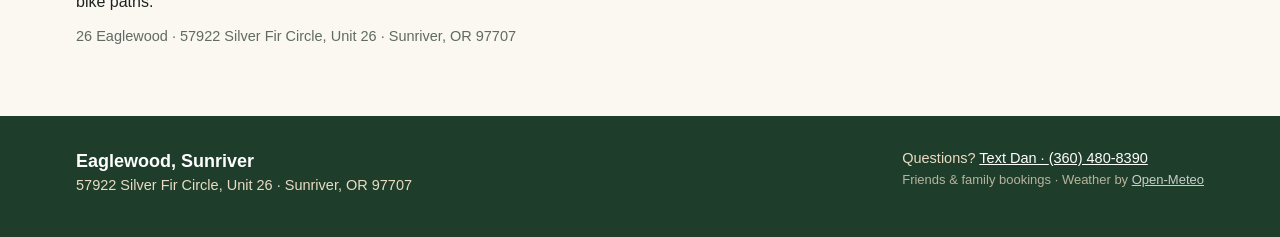
==== commit 0218734b: "Polish guest-facing copy on the booking pages. Tighten a few stiff or clipped lines so the site soun" ====
--- a/index.html
+++ b/index.html
@@ -15,14 +15,14 @@
   <link rel="stylesheet" href="styles.css">
 </head>
 <body>
-  <div class="demo-bar" id="demoBar" hidden>Preview mode: sample bookings shown, payments not connected yet.</div>
+  <div class="demo-bar" id="demoBar" hidden>Preview mode: these are sample bookings, and payments aren't connected yet.</div>
 
   <header class="hero">
     <img src="photos/exterior/01-front.jpg" srcset="photos/thumbs/exterior/01-front.jpg 600w, photos/exterior/01-front.jpg 1600w" sizes="100vw" alt="Front of the Eaglewood condo with two garages under tall ponderosa pines" fetchpriority="high">
     <div class="wrap">
       <p class="eyebrow">Friends &amp; family · Sunriver, Oregon</p>
       <h1>Eaglewood, Sunriver</h1>
-      <p class="tagline">A remodeled 3-bedroom pine-country getaway with a private hot tub, steps from the pool and bike paths.</p>
+      <p class="tagline">A remodeled 3-bedroom getaway among the pines, with a private hot tub, steps from the pool and bike paths.</p>
       <div class="hero-actions">
         <a class="btn btn-light" href="#book">
           <svg viewBox="0 0 24 24" fill="none" stroke="currentColor" stroke-width="2" stroke-linecap="round" stroke-linejoin="round" aria-hidden="true"><rect x="3" y="4.5" width="18" height="16" rx="2.5"/><path d="M3 9.5h18M8 2.5v4M16 2.5v4"/></svg>
@@ -54,7 +54,7 @@
               </div>
             </div>
             <div class="cal-months" id="calMonths" aria-live="polite"></div>
-            <div class="legend" aria-hidden="true"><span><i class="lg-booked"></i>Booked (tap to see who)</span><span><i class="lg-sel"></i>Your stay</span></div>
+            <div class="legend" aria-hidden="true"><span><i class="lg-booked"></i>Booked (tap to see the name)</span><span><i class="lg-sel"></i>Your stay</span></div>
             <div class="cal-status" id="calStatus"></div>
             <div class="cal-info" id="calInfo" role="status"></div>
             <div class="stays">
@@ -77,7 +77,7 @@
             <!-- Price + guest form + pay -->
             <div class="card" id="payCard">
               <h2>Your total</h2>
-              <p class="sub">Friends &amp; family pricing: no nightly rate, just costs.</p>
+              <p class="sub">Friends &amp; family pricing: no nightly rate, just the cleaning fee and utilities.</p>
               <div id="priceBox"></div>
               <form id="guestForm" novalidate>
                 <div class="field">
@@ -88,7 +88,7 @@
                 <div class="field">
                   <label for="fEmail">Email</label>
                   <input id="fEmail" name="email" type="email" inputmode="email" autocomplete="email" required placeholder="you@example.com">
-                  <div class="err">Please enter a valid email for your confirmation.</div>
+                  <div class="err">Please enter a valid email so we can send your confirmation.</div>
                 </div>
                 <div class="row2">
                   <div class="field">
@@ -113,7 +113,7 @@
                   <svg class="apple" viewBox="0 0 17 20" aria-hidden="true"><path fill="currentColor" d="M14.06 10.63c-.02-2.2 1.8-3.26 1.88-3.31-1.03-1.5-2.62-1.7-3.18-1.73-1.35-.14-2.64.8-3.33.8-.69 0-1.74-.78-2.87-.76-1.47.02-2.83.86-3.59 2.18-1.53 2.66-.39 6.6 1.1 8.76.73 1.06 1.6 2.24 2.73 2.2 1.1-.04 1.51-.71 2.84-.71 1.32 0 1.7.71 2.86.69 1.18-.02 1.93-1.07 2.65-2.13.84-1.22 1.18-2.41 1.2-2.47-.03-.01-2.28-.88-2.3-3.48zM11.9 4.17c.6-.74 1.01-1.75.9-2.77-.87.04-1.93.58-2.55 1.31-.56.64-1.05 1.68-.92 2.67.97.08 1.96-.49 2.57-1.21z"/></svg>
                   Pay
                 </button>
-                <p class="pay-sub">Secure checkout by Stripe · Apple Pay or any card</p>
+                <p class="pay-sub">Secure Stripe checkout · Apple Pay or any card</p>
                 <div class="form-msg" id="formMsg" role="alert"></div>
               </form>
               <div class="text-dan">
@@ -136,12 +136,12 @@
             <div class="tour-play">
               <button class="btn btn-light" id="tourLoad" type="button">
                 <svg viewBox="0 0 24 24" fill="none" stroke="currentColor" stroke-width="2" stroke-linecap="round" stroke-linejoin="round" aria-hidden="true"><path d="M12 3 3 7.5v9L12 21l9-4.5v-9z"/><path d="m3 7.5 9 4.5 9-4.5M12 12v9"/></svg>
-                Start the 3D tour here
+                Start the 3D tour
               </button>
             </div>
           </div>
           <div class="tour-body">
-            <p>Matterport virtual tour of the whole condo: main floor, both upstairs suites, and the deck.</p>
+            <p>A Matterport walk-through of the whole condo: the main floor, both upstairs bedrooms, and the deck.</p>
             <a class="btn btn-light" id="tourLink" href="https://my.matterport.com/show/?m=YsL4c1QA3fg" target="_blank" rel="noopener">Open full-screen tour ↗</a>
           </div>
         </div>
@@ -166,8 +166,8 @@
         <div class="house">
           <div>
             <div class="stats"><span class="stat">3 bedrooms</span><span class="stat">3 baths</span><span class="stat">Sleeps 8</span></div>
-            <p>The main floor is open and easy: kitchen, dining, and living area together, plus a bedroom with two twin beds right next to a full bath.</p>
-            <p>Upstairs there's an ensuite bedroom with two queen beds and a big TV, and the primary suite with its own lounging area, a large bath, and an oversized closet.</p>
+            <p>The main floor is one open space: kitchen, dining, and living area together, plus a bedroom with two twin beds next to a full bath.</p>
+            <p>Upstairs, there's an ensuite bedroom with two queen beds and a big TV, and the primary suite, with a sitting area, a large bath, and an oversized closet.</p>
             <p>Out back, the private deck has a hot tub and BBQ. The Eaglewood seasonal pool is right next door, and you're close to the Woodlands Golf Course and Sunriver's bike paths.</p>
             <p style="color:var(--muted);font-size:14.5px">26 Eaglewood · 57922 Silver Fir Circle, Unit 26 · Sunriver, OR 97707</p>
           </div>
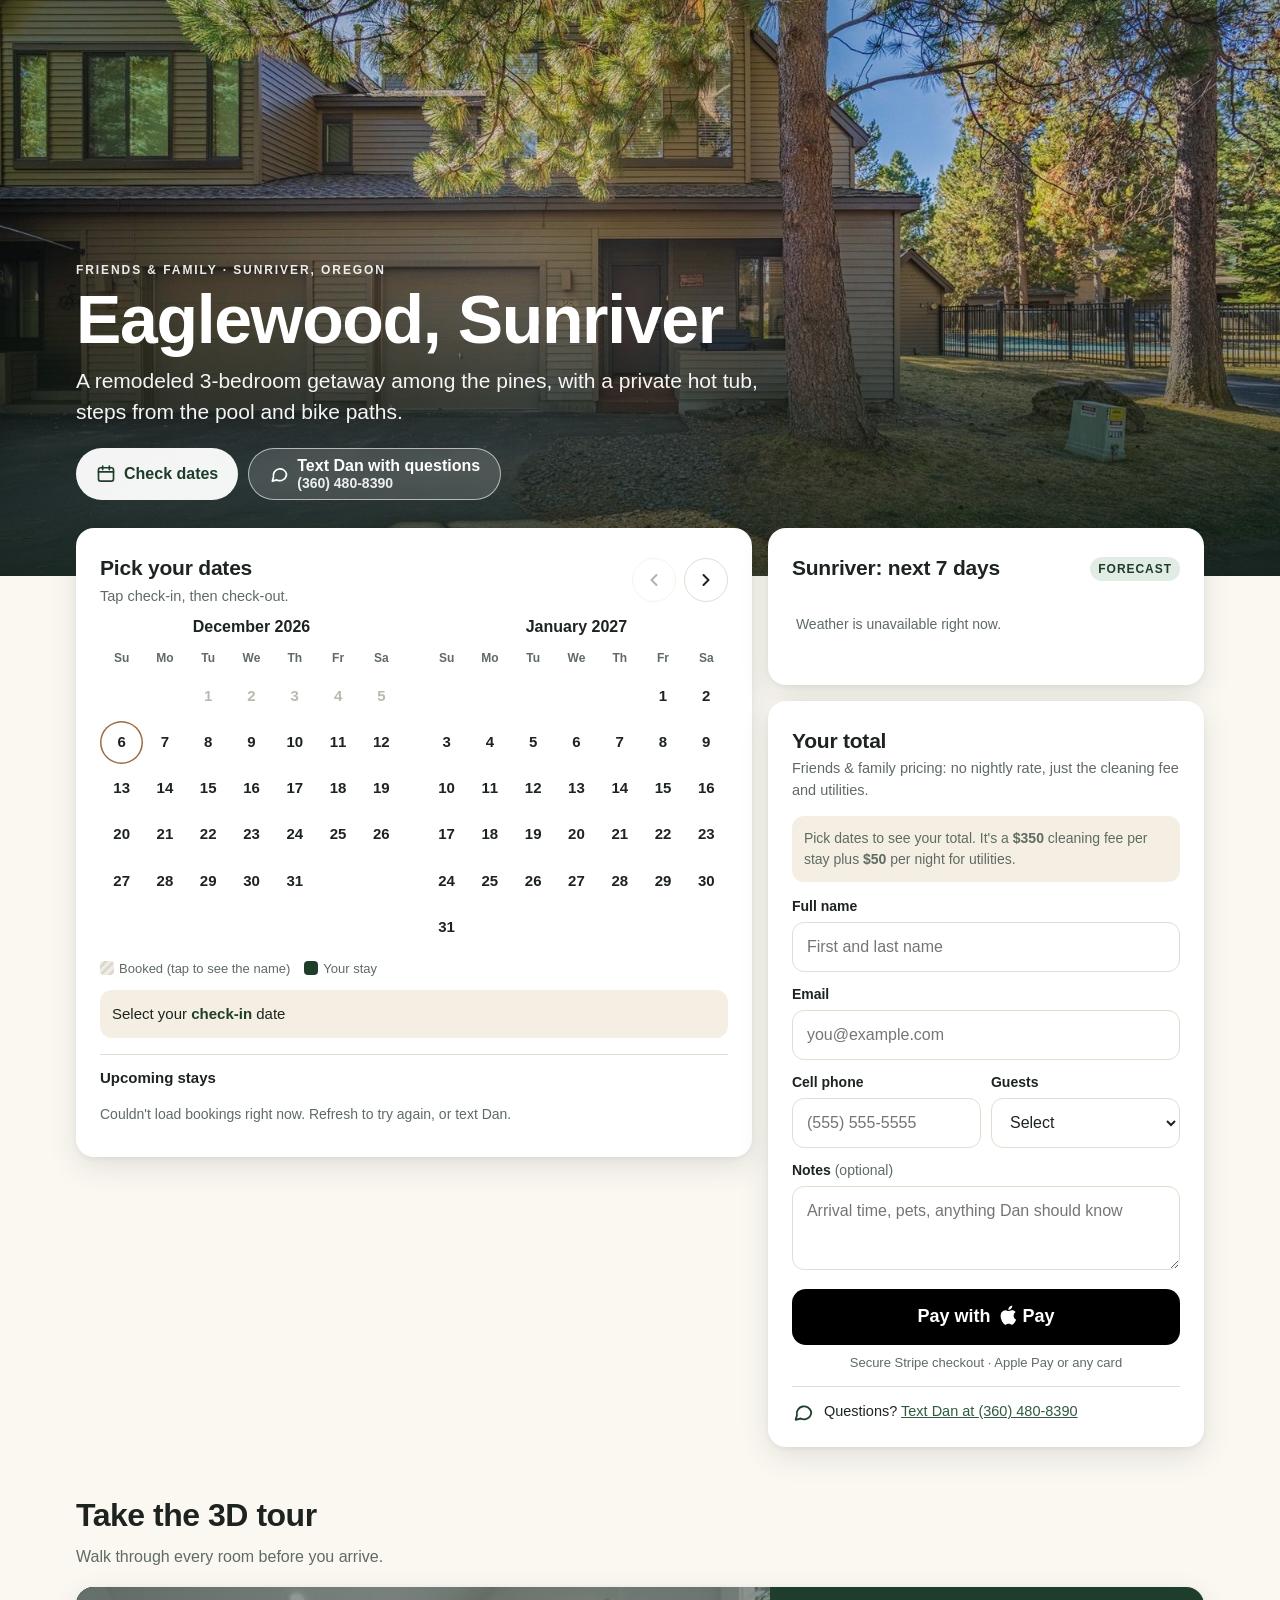
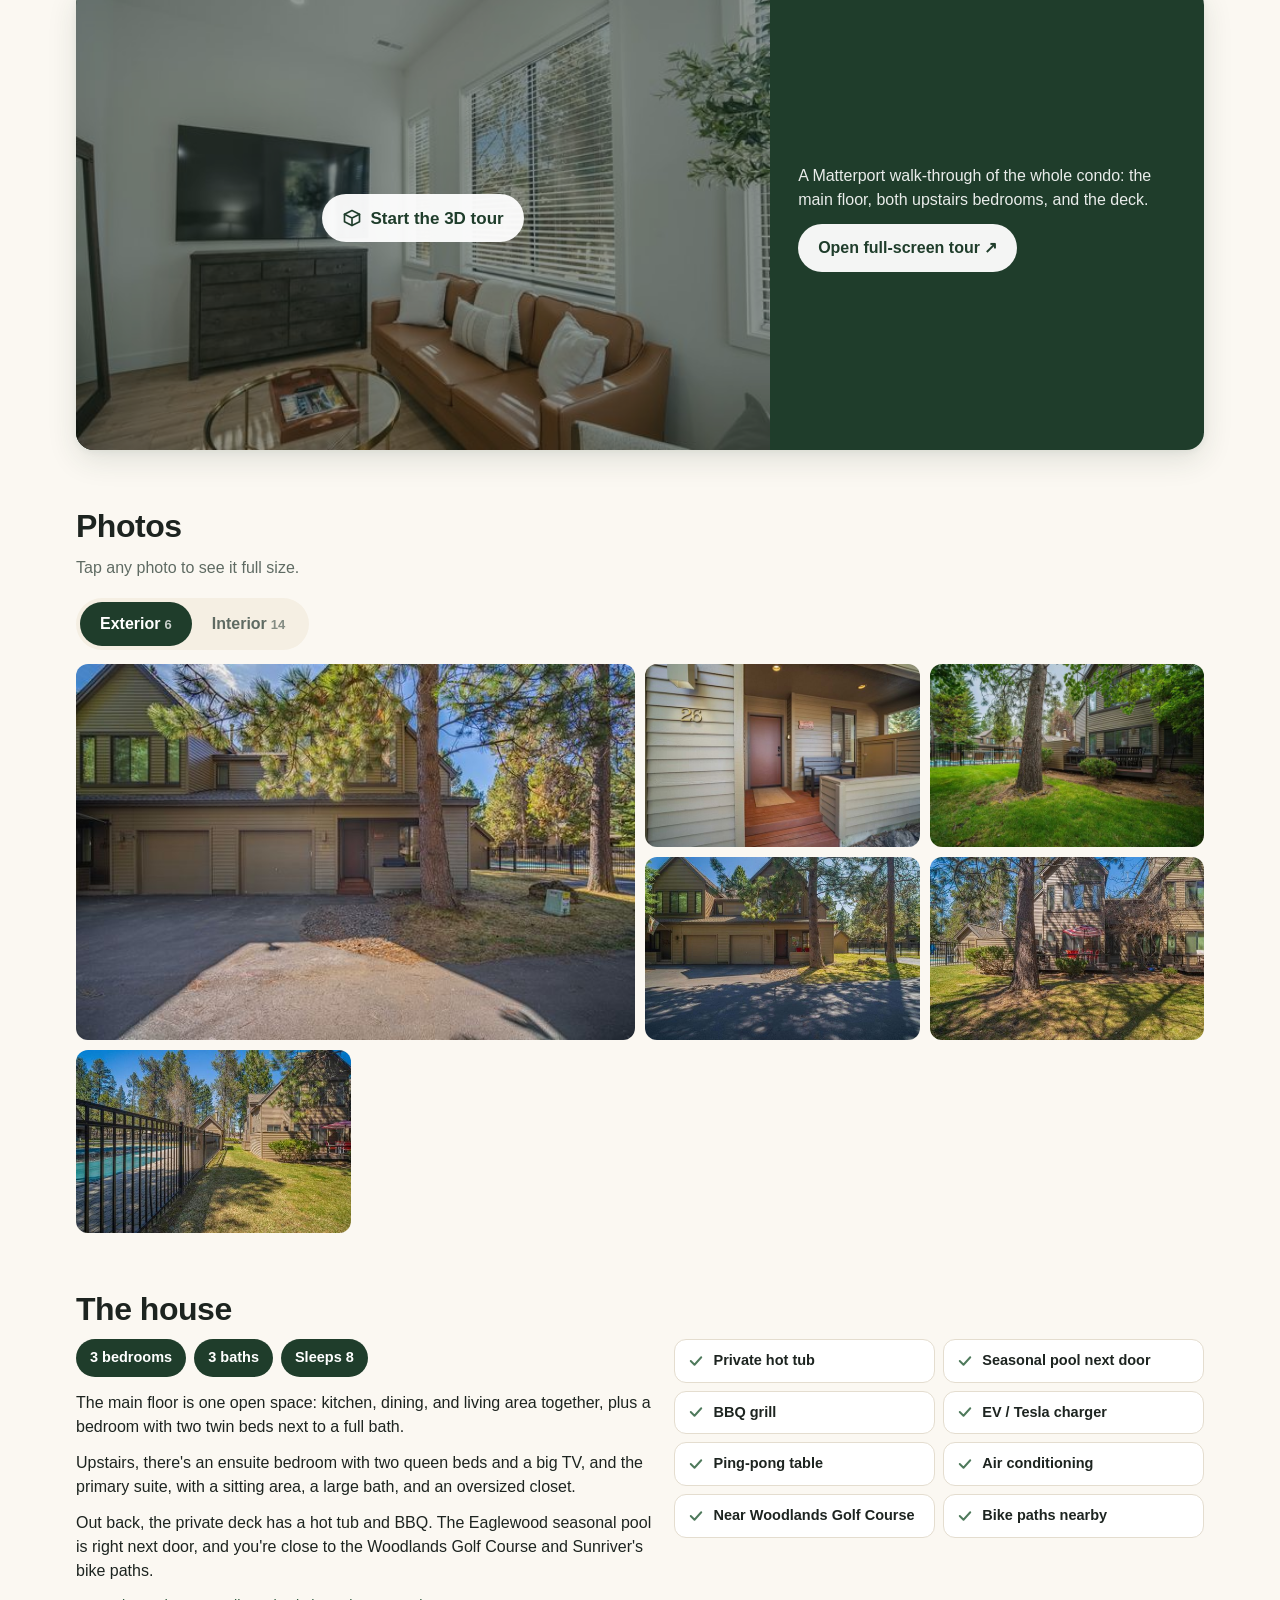
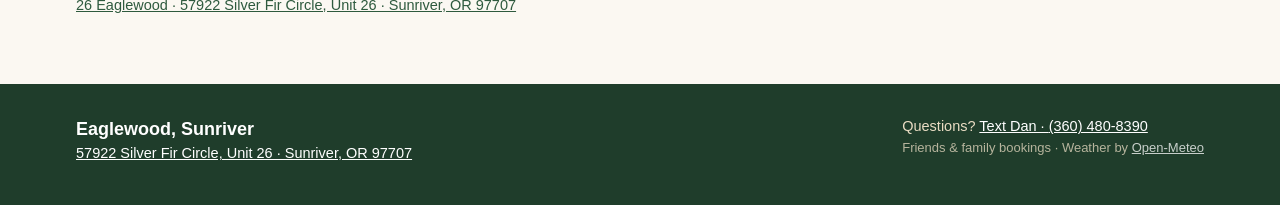
==== commit 05448fcd: "Link the condo address to Apple Maps. Make each guest-facing address, including the confirmation ema" ====
--- a/index.html
+++ b/index.html
@@ -169,7 +169,7 @@
             <p>The main floor is one open space: kitchen, dining, and living area together, plus a bedroom with two twin beds next to a full bath.</p>
             <p>Upstairs, there's an ensuite bedroom with two queen beds and a big TV, and the primary suite, with a sitting area, a large bath, and an oversized closet.</p>
             <p>Out back, the private deck has a hot tub and BBQ. The Eaglewood seasonal pool is right next door, and you're close to the Woodlands Golf Course and Sunriver's bike paths.</p>
-            <p style="color:var(--muted);font-size:14.5px">26 Eaglewood · 57922 Silver Fir Circle, Unit 26 · Sunriver, OR 97707</p>
+            <p style="color:var(--muted);font-size:14.5px"><a href="https://maps.apple.com/?address=57922%20Silver%20Fir%20Circle%2C%20Unit%2026%2C%20Sunriver%2C%20OR%2097707&amp;q=26%20Eaglewood" target="_blank" rel="noopener">26 Eaglewood · 57922 Silver Fir Circle, Unit 26 · Sunriver, OR 97707</a></p>
           </div>
           <ul class="amen" id="amenities"></ul>
         </div>
@@ -181,7 +181,7 @@
     <div class="wrap ft">
       <div>
         <div class="brand">Eaglewood, Sunriver</div>
-        <div>57922 Silver Fir Circle, Unit 26 · Sunriver, OR 97707</div>
+        <div><a href="https://maps.apple.com/?address=57922%20Silver%20Fir%20Circle%2C%20Unit%2026%2C%20Sunriver%2C%20OR%2097707&amp;q=26%20Eaglewood" target="_blank" rel="noopener">57922 Silver Fir Circle, Unit 26 · Sunriver, OR 97707</a></div>
       </div>
       <div>
         <div>Questions? <a href="sms:+13604808390" class="sms-link">Text Dan · <span class="phone">(360) 480-8390</span></a></div>
